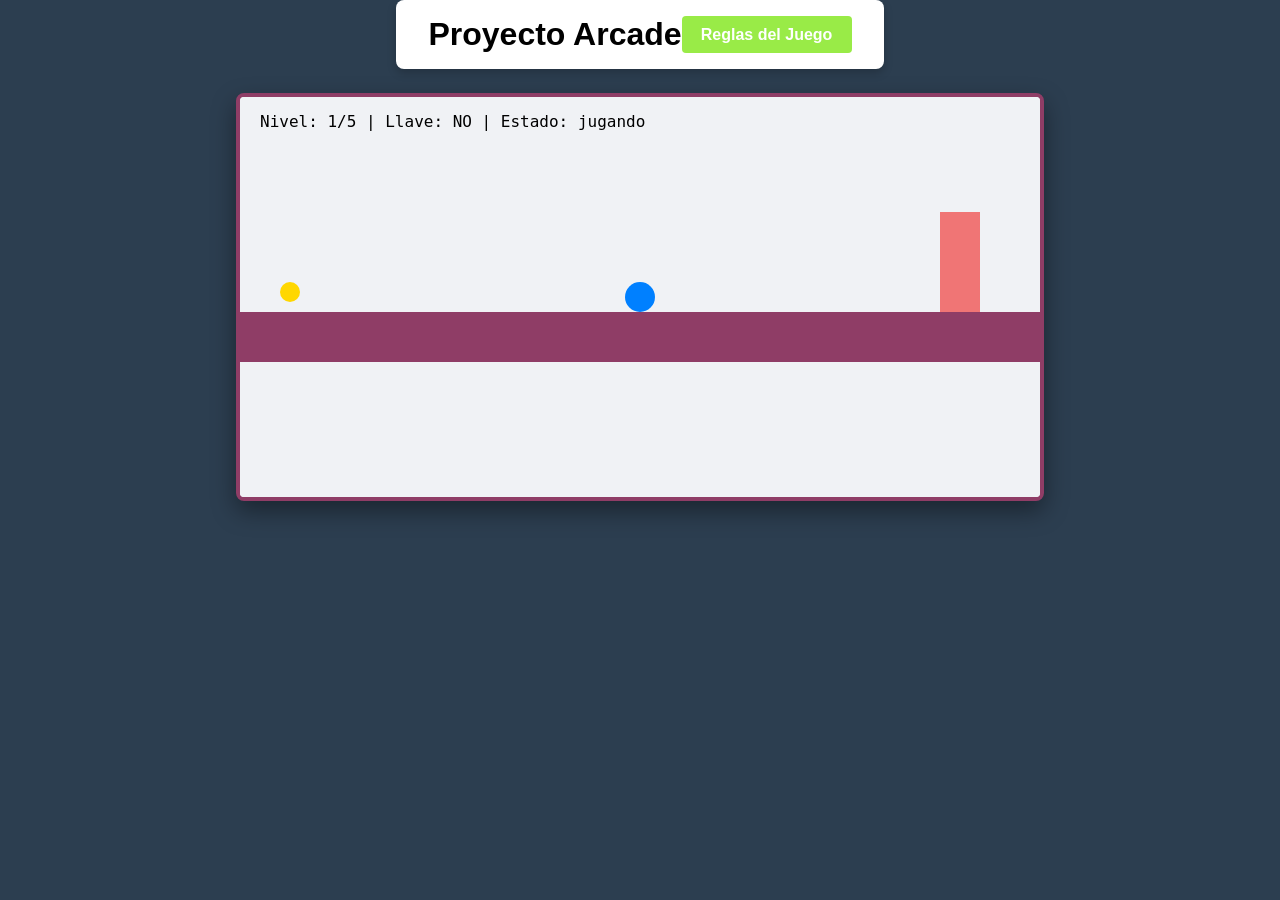
==== index.html @ 57734859 "Estructura inicial MVC y motor del juego" ====
<!DOCTYPE html>
<html lang="es">
<head>
    <meta charset="UTF-8">
    <meta name="viewport" content="width=device-width, initial-scale=1.0">
    <title>Pufflescape - Proyecto Arcade</title>
    <!-- Vinculación moderna de estilos[cite: 51, 67] -->
    <link rel="stylesheet" href="src/css/style.css">
</head>
<body class="juego-contenedor">
    
    <header class="cabecera">
        <h1 class="cabecera_titulo">Proyecto Arcade </h1>
        <button id="btn-ayuda" class="boton boton--info">Reglas del Juego</button>
    </header>

    <main class="escenario">
        <!-- Lienzo para la API Canvas[cite: 3] -->
        <canvas id="appCanvas" width="800" height="400" class="escenario_lienzo"></canvas>
    </main>

    <!-- Componente de ayuda nativo HTML5[cite: 67] -->
    <dialog id="modal-ayuda" class="modal">
        <h2 class="modal_titulo">Cómo jugar</h2>
        <p class="modal_texto">Usa las flechas <strong>Izquierda / Derecha</strong> para coger inercia y rodar por las cuestas.</p>
        <p class="modal_texto">Usa <strong>Arriba</strong> para saltar si estás apoyado.</p>
        <p class="modal_texto">Objetivo: Recoge la llave dorada y alcanza la meta.</p>
        <button id="btn-cerrar-ayuda" class="boton boton--accion">Entendido</button>
    </dialog>

    <!-- Vinculación del JS como módulo[cite: 49] -->
    <script type="module" src="src/js/main.js"></script>
</body>
</html>
---- src/css/style.css ----
/**
 * src/css/style.css
 * Aplicación de metodologías y buenas prácticas CSS.
 */

:root {
    /* Diseño Cromático (Esquema Triádico)[cite: 12, 15, 67] */
    --tono-base: 210; /* Tono azul para el puffle */
    
    /* Variables expuestas para que vista.js las lea automáticamente[cite: 16] */
    --color-fondo: hsl(var(--tono-base), 20%, 95%); 
    --color-primario: hsl(var(--tono-base), 100%, 50%); 
    --color-secundario: hsl(calc(var(--tono-base) + 120), 40%, 40%); /* Terreno */
    --color-acento: hsl(calc(var(--tono-base) + 240), 80%, 60%); 
    
    /* Diseño Tipográfico[cite: 29, 67] */
    --fuente-principal: 'Segoe UI', Tahoma, Geneva, Verdana, sans-serif;
}

/* Regla reset básica para unificar espacios[cite: 50] */
* {
    margin: 0;
    padding: 0;
    box-sizing: border-box;
}

body {
    font-family: var(--fuente-principal);
    background-color: #2c3e50; /* Fondo del navegador oscuro para contrastar */
    
    /* Diseño Espacial: Centramos el juego en pantalla con Grid[cite: 20] */
    display: grid;
    place-items: center;
    min-height: 100vh;
}

/* BEM: Bloques, elementos y modificadores[cite: 52] */
.juego-contenedor {
    display: flex;
    flex-direction: column;
    gap: 1.5rem;
}

.cabecera {
    display: flex;
    justify-content: space-between;
    align-items: center;
    background-color: white;
    padding: 1rem 2rem;
    border-radius: 8px;
    /* Principios Gestalt: Figura y Fondo mediante sombras[cite: 23, 67] */
    box-shadow: 0 4px 10px rgba(0,0,0,0.2); 
}

.escenario_lienzo {
    background-color: var(--color-fondo);
    border: 4px solid var(--color-secundario);
    border-radius: 8px;
    box-shadow: 0 10px 25px rgba(0,0,0,0.4);
}

.boton {
    padding: 0.6rem 1.2rem;
    border: none;
    border-radius: 4px;
    cursor: pointer;
    font-weight: bold;
    font-size: 1rem;
    transition: transform 0.1s ease;
}

.boton:hover {
    transform: scale(1.05); /* Efecto de diseño cinético[cite: 49, 65] */
}

.boton--info {
    background-color: var(--color-acento);
    color: white;
}

/* Estilos nativos del modal */
.modal {
    margin: auto;
    padding: 2rem;
    border: none;
    border-radius: 8px;
    box-shadow: 0 10px 30px rgba(0,0,0,0.5);
}

.modal::backdrop {
    background-color: rgba(0,0,0,0.6); /* Oscurece el juego de fondo */
}
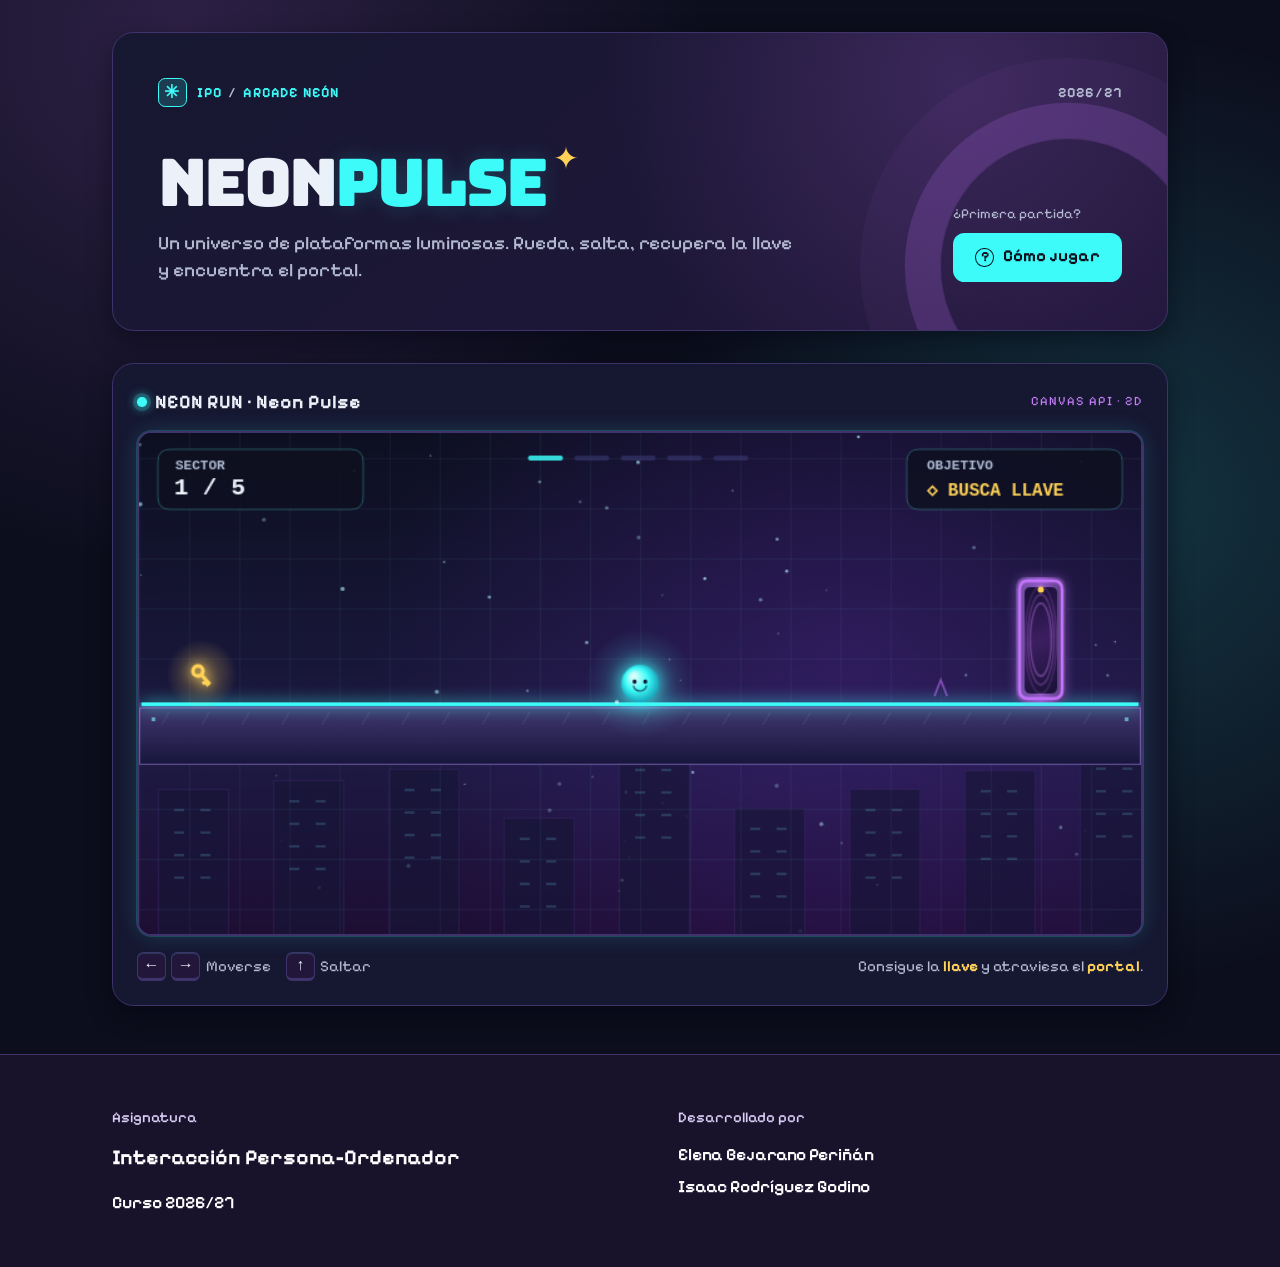
==== commit 42d5ac25: "cambios" ====
--- a/index.html
+++ b/index.html
@@ -3,32 +3,96 @@
 <head>
     <meta charset="UTF-8">
     <meta name="viewport" content="width=device-width, initial-scale=1.0">
-    <title>Pufflescape - Proyecto Arcade</title>
-    <!-- Vinculación moderna de estilos[cite: 51, 67] -->
+    <meta name="description" content="Neon Pulse: un juego arcade de plataformas desarrollado para Interacción Persona-Ordenador.">
+    <title>Neon Pulse | Proyecto Arcade IPO</title>
+
+    <!-- Dos familias tipográficas: una para títulos y otra para la interfaz. -->
+    <link rel="preconnect" href="https://fonts.googleapis.com">
+    <link rel="preconnect" href="https://fonts.gstatic.com" crossorigin>
+    <link href="https://fonts.googleapis.com/css2?family=Bungee&family=Pixelify+Sans:wght@400;500;600;700&display=swap" rel="stylesheet">
     <link rel="stylesheet" href="src/css/style.css">
+
+    <!-- Módulo de entrada: conserva la arquitectura MVC existente. -->
+    <script type="module" src="src/js/main.js"></script>
 </head>
-<body class="juego-contenedor">
-    
-    <header class="cabecera">
-        <h1 class="cabecera_titulo">Proyecto Arcade </h1>
-        <button id="btn-ayuda" class="boton boton--info">Reglas del Juego</button>
-    </header>
+<body class="pagina">
+    <div class="pagina__contenido">
+        <header class="cabecera">
+            <div class="cabecera__identidad">
+                <span class="cabecera__simbolo" aria-hidden="true">✳</span>
+                <span>IPO <span class="cabecera__separador" aria-hidden="true">/</span> ARCADE NEÓN</span>
+                <span class="cabecera__curso">2026/27</span>
+            </div>
 
-    <main class="escenario">
-        <!-- Lienzo para la API Canvas[cite: 3] -->
-        <canvas id="appCanvas" width="800" height="400" class="escenario_lienzo"></canvas>
-    </main>
+            <div class="cabecera__cuerpo">
+                <div class="cabecera__presentacion">
+                    <h1 class="cabecera__titulo">Neon<span class="cabecera__titulo-acento">Pulse</span><span class="cabecera__destello" aria-hidden="true">✦</span></h1>
+                    <p class="cabecera__descripcion">Un universo de plataformas luminosas. Rueda, salta, recupera la llave y encuentra el portal.</p>
+                </div>
 
-    <!-- Componente de ayuda nativo HTML5[cite: 67] -->
-    <dialog id="modal-ayuda" class="modal">
-        <h2 class="modal_titulo">Cómo jugar</h2>
-        <p class="modal_texto">Usa las flechas <strong>Izquierda / Derecha</strong> para coger inercia y rodar por las cuestas.</p>
-        <p class="modal_texto">Usa <strong>Arriba</strong> para saltar si estás apoyado.</p>
-        <p class="modal_texto">Objetivo: Recoge la llave dorada y alcanza la meta.</p>
-        <button id="btn-cerrar-ayuda" class="boton boton--accion">Entendido</button>
+                <div class="cabecera__acciones">
+                    <span class="cabecera__pregunta">¿Primera partida?</span>
+                    <button id="btn-ayuda" type="button" class="boton boton--ayuda">
+                        <span class="boton__icono" aria-hidden="true">?</span>
+                        Cómo jugar
+                    </button>
+                </div>
+            </div>
+        </header>
+
+        <main class="contenido-principal">
+            <section class="escenario" aria-label="Zona de juego Neon Pulse">
+                <div class="escenario__cabecera">
+                    <h2 class="escenario__titulo"><span class="escenario__indicador" aria-hidden="true"></span> NEON RUN · Neon Pulse</h2>
+                    <span class="escenario__nota">CANVAS API · 2D</span>
+                </div>
+
+                <div class="escenario__marco">
+                    <!-- Se conservan ID y resolución: vista.js depende de ellos. -->
+                    <canvas id="appCanvas" width="800" height="400" class="escenario__lienzo" aria-label="Partida de Neon Pulse">
+                        Tu navegador no admite Canvas API.
+                    </canvas>
+                </div>
+
+                <div class="escenario__instrucciones" aria-label="Controles básicos">
+                    <p class="escenario__controles">
+                        <span class="tecla" aria-hidden="true">←</span>
+                        <span class="tecla" aria-hidden="true">→</span>
+                        <span>Moverse</span>
+                        <span class="tecla tecla--separada" aria-hidden="true">↑</span>
+                        <span>Saltar</span>
+                    </p>
+                    <p class="escenario__objetivo">Consigue la <strong>llave</strong> y atraviesa el <strong>portal</strong>.</p>
+                </div>
+            </section>
+        </main>
+    </div>
+
+    <footer class="pie-pagina">
+        <div class="pie-pagina__interior">
+            <section class="pie-pagina__bloque" aria-label="Información de la asignatura">
+                <h2 class="pie-pagina__etiqueta">Asignatura</h2>
+                <p class="pie-pagina__titulo">Interacción Persona-Ordenador</p>
+                <p class="pie-pagina__detalle">Curso 2026/27</p>
+            </section>
+
+            <section class="pie-pagina__bloque" aria-label="Autores del proyecto">
+                <h2 class="pie-pagina__etiqueta">Desarrollado por</h2>
+                <p class="pie-pagina__nombre">Elena Bejarano Periñán</p>
+                <p class="pie-pagina__nombre">Isaac Rodríguez Godino</p>
+            </section>
+        </div>
+    </footer>
+
+    <dialog id="modal-ayuda" class="modal" aria-labelledby="modal-ayuda-titulo">
+        <div class="modal__cabecera">
+            <p class="modal__etiqueta">MANUAL DE JUEGO</p>
+            <h2 id="modal-ayuda-titulo" class="modal__titulo">Cómo jugar</h2>
+        </div>
+        <p class="modal__texto">Usa las flechas <strong>Izquierda / Derecha</strong> para coger inercia y rodar por las cuestas.</p>
+        <p class="modal__texto">Pulsa <strong>Arriba</strong> para saltar cuando estés apoyado.</p>
+        <p class="modal__texto">Tu objetivo es recoger la <strong>llave dorada</strong> y atravesar el <strong>portal</strong>.</p>
+        <button id="btn-cerrar-ayuda" type="button" class="boton boton--cerrar">¡Entendido!</button>
     </dialog>
-
-    <!-- Vinculación del JS como módulo[cite: 49] -->
-    <script type="module" src="src/js/main.js"></script>
 </body>
-</html>+</html>
--- a/src/css/style.css
+++ b/src/css/style.css
@@ -1,92 +1,534 @@
 /**
- * src/css/style.css
- * Aplicación de metodologías y buenas prácticas CSS.
+ * Pufflescape — capa de presentación.
+ * Arquitectura: HTML semántico + CSS BEM + Canvas (vista.js).
+ * Diseño cromático: base lavanda/morado; azul, verde y dorado para entidades.
+ * Todos los colores se definen en HSL dentro de :root.
  */
 
+
 :root {
-    /* Diseño Cromático (Esquema Triádico)[cite: 12, 15, 67] */
-    --tono-base: 210; /* Tono azul para el puffle */
-    
-    /* Variables expuestas para que vista.js las lea automáticamente[cite: 16] */
-    --color-fondo: hsl(var(--tono-base), 20%, 95%); 
-    --color-primario: hsl(var(--tono-base), 100%, 50%); 
-    --color-secundario: hsl(calc(var(--tono-base) + 120), 40%, 40%); /* Terreno */
-    --color-acento: hsl(calc(var(--tono-base) + 240), 80%, 60%); 
-    
-    /* Diseño Tipográfico[cite: 29, 67] */
-    --fuente-principal: 'Segoe UI', Tahoma, Geneva, Verdana, sans-serif;
-}
-
-/* Regla reset básica para unificar espacios[cite: 50] */
-* {
+    /* DISEÑO CROMÁTICO — paleta arcade neón en HSL. */
+    --color-pagina: hsl(235 40% 8%);
+    --color-superficie: hsl(238 37% 14%);
+    --color-texto: hsl(215 50% 95%);
+    --color-texto-suave: hsl(225 25% 76%);
+    --color-borde: hsl(251 35% 31%);
+    --color-morado: hsl(258 44% 16%);
+    --color-morado-claro: hsl(274 89% 73%);
+    --color-lavanda: hsl(258 72% 89%);
+    --color-dorado: hsl(44 100% 67%);
+    --color-blanco: hsl(0 0% 100%);
+    --color-sombra: hsl(240 80% 3% / 0.44);
+    --color-velo: hsl(237 67% 5% / 0.84);
+    --color-cian: hsl(179 96% 61%);
+    --color-cian-suave: hsl(179 96% 61% / 0.16);
+    --color-violeta-suave: hsl(275 96% 72% / 0.18);
+
+    /* Paleta accesible desde vista.js, el único módulo visual del juego. */
+    --juego-fondo: hsl(232 44% 9%);
+    --juego-fondo-medio: hsl(245 44% 18%);
+    --juego-plataforma: hsl(250 34% 31%);
+    --juego-cian: var(--color-cian);
+    --juego-violeta: hsl(275 96% 72%);
+    --juego-dorado: var(--color-dorado);
+    --juego-texto: var(--color-texto);
+
+    /* Compatibilidad con la convención de variables del código anterior. */
+    --color-fondo: var(--juego-fondo);
+    --color-primario: var(--juego-cian);
+    --color-secundario: var(--juego-plataforma);
+    --color-acento: var(--juego-dorado);
+
+    /* DISEÑO TIPOGRÁFICO: dos familias contrastadas. */
+    --fuente-titulos: 'Bungee', Impact, sans-serif;
+    --fuente-interfaz: 'Pixelify Sans', 'Trebuchet MS', sans-serif;
+
+    /* DISEÑO ESPACIAL: espaciado proporcional y tamaños flexibles. */
+    --ancho-contenido: 66rem;
+    --espacio-base: 1rem;
+    --radio-medio: 0.9rem;
+    --radio-grande: 1.35rem;
+}
+
+/* Reset mínimo para unificar el modelo de cajas. */
+*,
+*::before,
+*::after {
+    box-sizing: border-box;
+}
+
+html {
+    min-width: 280px;
+}
+
+body {
     margin: 0;
-    padding: 0;
-    box-sizing: border-box;
-}
-
-body {
-    font-family: var(--fuente-principal);
-    background-color: #2c3e50; /* Fondo del navegador oscuro para contrastar */
-    
-    /* Diseño Espacial: Centramos el juego en pantalla con Grid[cite: 20] */
+}
+
+button {
+    font: inherit;
+}
+
+/* El pie se mantiene abajo, incluso cuando el contenido es corto. */
+.pagina {
+    min-height: 100vh;
+    min-height: 100dvh;
+    display: flex;
+    flex-direction: column;
+    background:
+        radial-gradient(circle at 14% 3%, var(--color-violeta-suave), transparent 32%),
+        radial-gradient(circle at 88% 40%, var(--color-cian-suave), transparent 35%),
+        var(--color-pagina);
+    color: var(--color-texto);
+    font-family: var(--fuente-interfaz);
+    font-size: 1rem;
+    line-height: 1.5;
+}
+
+.pagina__contenido {
+    width: min(100% - 2rem, var(--ancho-contenido));
+    margin-inline: auto;
+    padding-block: clamp(1rem, 3vw, 2rem) clamp(2rem, 5vw, 3rem);
+    flex: 1;
+    display: flex;
+    flex-direction: column;
+    gap: clamp(1.25rem, 3vw, 2rem);
+}
+
+/* CABECERA — amplia, con marca, presentación y acción claramente separadas. */
+.cabecera {
+    padding: clamp(1.5rem, 4vw, 2.8rem);
+    border: 1px solid var(--color-borde);
+    border-radius: var(--radio-grande);
+    background:
+        radial-gradient(circle at 80% 15%, var(--color-violeta-suave), transparent 40%),
+        linear-gradient(140deg, var(--color-superficie), var(--color-morado));
+    box-shadow: 0 0.55rem 1.5rem var(--color-sombra);
+}
+
+.cabecera__identidad {
+    display: flex;
+    align-items: center;
+    gap: 0.65rem;
+    margin-bottom: clamp(1.45rem, 3vw, 2.4rem);
+    color: var(--color-cian);
+    font-size: 0.875rem;
+    font-weight: 700;
+    letter-spacing: 0.085em;
+}
+
+.cabecera__simbolo {
     display: grid;
     place-items: center;
-    min-height: 100vh;
-}
-
-/* BEM: Bloques, elementos y modificadores[cite: 52] */
-.juego-contenedor {
+    width: 1.8rem;
+    aspect-ratio: 1;
+    border-radius: 0.45rem;
+    background: var(--color-cian-suave);
+    border: 1px solid var(--color-cian);
+    color: var(--color-cian);
+    font-size: 1.15rem;
+    line-height: 1;
+}
+
+.cabecera__separador {
+    margin-inline: 0.1rem;
+    color: var(--color-texto-suave);
+}
+
+.cabecera__curso {
+    margin-left: auto;
+    color: var(--color-texto-suave);
+    white-space: nowrap;
+}
+
+.cabecera__cuerpo {
+    display: flex;
+    align-items: end;
+    justify-content: space-between;
+    flex-wrap: wrap;
+    gap: 1.25rem 2rem;
+}
+
+.cabecera__presentacion {
+    flex: 1 1 25rem;
+    min-width: 0;
+}
+
+.cabecera__titulo {
+    margin: 0;
+    color: var(--color-texto);
+    font-family: var(--fuente-titulos);
+    font-size: clamp(2.05rem, 5.5vw, 4.1rem);
+    font-weight: 400;
+    letter-spacing: -0.045em;
+    line-height: 1.15;
+    overflow-wrap: anywhere;
+}
+
+.cabecera__titulo-acento {
+    color: var(--color-cian);
+    text-shadow: 0 0 1.3rem var(--color-cian-suave);
+}
+
+.cabecera__destello {
+    display: inline-block;
+    margin-left: 0.2em;
+    color: var(--color-dorado);
+    font-family: var(--fuente-interfaz);
+    font-size: 0.48em;
+    vertical-align: top;
+    transform: translateY(-0.12em);
+}
+
+.cabecera__descripcion {
+    max-width: 40rem;
+    margin: 0.6rem 0 0;
+    color: var(--color-texto-suave);
+    font-size: clamp(1rem, 1.8vw, 1.18rem);
+    font-weight: 500;
+    line-height: 1.45;
+}
+
+.cabecera__acciones {
     display: flex;
     flex-direction: column;
-    gap: 1.5rem;
-}
-
+    align-items: flex-start;
+    gap: 0.5rem;
+    padding-bottom: 0.2rem;
+}
+
+.cabecera__pregunta {
+    color: var(--color-texto-suave);
+    font-size: 0.86rem;
+}
+
+.boton {
+    display: inline-flex;
+    justify-content: center;
+    align-items: center;
+    gap: 0.6rem;
+    padding: 0.77rem 1.25rem;
+    border: 2px solid transparent;
+    border-radius: 0.72rem;
+    cursor: pointer;
+    font-family: var(--fuente-interfaz);
+    font-size: 1.04rem;
+    font-weight: 700;
+    line-height: 1.2;
+    transition: transform 160ms ease, background-color 160ms ease;
+}
+
+.boton--ayuda,
+.boton--cerrar {
+    background: var(--color-cian);
+    color: var(--color-pagina);
+}
+
+.boton__icono {
+    display: inline-grid;
+    place-items: center;
+    width: 1.3em;
+    aspect-ratio: 1;
+    border: 1px solid currentColor;
+    border-radius: 50%;
+    font-size: 0.84em;
+}
+
+.boton:hover {
+    transform: translateY(-2px);
+}
+
+.boton--ayuda:hover,
+.boton--cerrar:hover {
+    background: hsl(180 95% 75%);
+}
+
+.boton:focus-visible {
+    outline: 3px solid var(--color-dorado);
+    outline-offset: 3px;
+}
+
+/* ÁREA DE JUEGO — composición en flujo, sin posicionamiento artificial. */
+.contenido-principal {
+    width: 100%;
+}
+
+.escenario {
+    padding: clamp(1rem, 2.5vw, 1.5rem);
+    border: 1px solid var(--color-borde);
+    border-radius: var(--radio-grande);
+    background: var(--color-superficie);
+    box-shadow: 0 0.55rem 1.5rem var(--color-sombra);
+}
+
+.escenario__cabecera {
+    display: flex;
+    align-items: center;
+    justify-content: space-between;
+    flex-wrap: wrap;
+    gap: 0.4rem 1rem;
+    margin-bottom: 0.9rem;
+}
+
+.escenario__titulo {
+    display: flex;
+    align-items: center;
+    gap: 0.55rem;
+    margin: 0;
+    font-size: clamp(1rem, 2vw, 1.2rem);
+    font-weight: 700;
+}
+
+.escenario__indicador {
+    width: 0.6rem;
+    aspect-ratio: 1;
+    border-radius: 50%;
+    background: var(--color-cian);
+    box-shadow: 0 0 0 0.25rem var(--color-cian-suave), 0 0 0.7rem var(--color-cian);
+}
+
+.escenario__nota {
+    color: var(--color-texto-suave);
+    font-size: 0.8rem;
+    letter-spacing: 0.08em;
+}
+
+.escenario__marco {
+    overflow: hidden;
+    border: 2px solid var(--color-borde);
+    border-radius: var(--radio-medio);
+    background: var(--juego-fondo);
+    box-shadow: 0 0 0 1px var(--color-cian-suave), 0 0 1.4rem var(--color-cian-suave);
+}
+
+.escenario__lienzo {
+    display: block;
+    width: 100%;
+    height: auto;
+    aspect-ratio: 2 / 1;
+    background: var(--color-fondo);
+}
+
+.escenario__instrucciones {
+    display: flex;
+    align-items: center;
+    justify-content: space-between;
+    flex-wrap: wrap;
+    gap: 0.8rem 1.4rem;
+    margin-top: 1rem;
+    color: var(--color-texto-suave);
+    font-size: 0.95rem;
+}
+
+.escenario__controles {
+    display: flex;
+    align-items: center;
+    flex-wrap: wrap;
+    gap: 0.35rem;
+    margin: 0;
+}
+
+.tecla {
+    display: inline-grid;
+    place-items: center;
+    min-width: 1.8rem;
+    min-height: 1.8rem;
+    padding-inline: 0.3rem;
+    border: 1px solid var(--color-borde);
+    border-bottom: 3px solid var(--color-borde);
+    border-radius: 0.4rem;
+    background: var(--color-morado);
+    color: var(--color-texto);
+    font-size: 1rem;
+    font-weight: 700;
+    line-height: 1;
+}
+
+.tecla--separada {
+    margin-left: 0.6rem;
+}
+
+.escenario__objetivo {
+    margin: 0;
+}
+
+.escenario__objetivo strong {
+    color: var(--color-dorado);
+}
+
+/* FOOTER — dos columnas, inspirado en la referencia de IPO. */
+.pie-pagina {
+    width: 100%;
+    padding: clamp(2rem, 4vw, 3.25rem) max(1rem, calc((100% - var(--ancho-contenido)) / 2));
+    background: hsl(253 40% 12%);
+    border-top: 1px solid var(--color-borde);
+    color: var(--color-blanco);
+}
+
+.pie-pagina__interior {
+    display: grid;
+    grid-template-columns: minmax(0, 1fr) minmax(0, 1fr);
+    gap: 1.5rem clamp(2rem, 6vw, 6rem);
+}
+
+.pie-pagina__bloque {
+    min-width: 0;
+}
+
+.pie-pagina__etiqueta {
+    margin: 0 0 0.9rem;
+    color: var(--color-lavanda);
+    font-size: 0.93rem;
+    font-weight: 500;
+}
+
+.pie-pagina__titulo {
+    margin: 0 0 1rem;
+    font-size: clamp(1.03rem, 2vw, 1.32rem);
+    font-weight: 700;
+}
+
+.pie-pagina__detalle,
+.pie-pagina__nombre {
+    margin: 0.35rem 0 0;
+    font-size: clamp(0.94rem, 1.8vw, 1.08rem);
+    font-weight: 600;
+}
+
+/* AYUDA — se conserva el dialog nativo y los IDs usados por main.js. */
+.modal {
+    width: min(92vw, 30rem);
+    max-height: min(85dvh, 45rem);
+    overflow-y: auto;
+    margin: auto;
+    padding: clamp(1.3rem, 4vw, 2rem);
+    border: 2px solid var(--color-borde);
+    border-radius: var(--radio-grande);
+    background: var(--color-superficie);
+    color: var(--color-texto);
+    box-shadow: 0 1.3rem 3rem var(--color-sombra);
+    font-family: var(--fuente-interfaz);
+}
+
+.modal::backdrop {
+    background: var(--color-velo);
+}
+
+.modal__cabecera {
+    margin-bottom: 1.2rem;
+}
+
+.modal__etiqueta {
+    margin: 0;
+    color: var(--color-morado-claro);
+    font-size: 0.85rem;
+    font-weight: 700;
+    letter-spacing: 0.08em;
+}
+
+.modal__titulo {
+    margin: 0.35rem 0 0;
+    font-family: var(--fuente-titulos);
+    font-size: clamp(1.5rem, 5vw, 2.15rem);
+    font-weight: 400;
+    line-height: 1.2;
+}
+
+.modal__texto {
+    margin: 0 0 1rem;
+    color: var(--color-texto-suave);
+    font-size: 1rem;
+}
+
+.modal .boton--cerrar {
+    margin-top: 0.3rem;
+}
+
+@media (max-width: 44rem) {
+    .cabecera__cuerpo {
+        align-items: start;
+    }
+
+    .cabecera__presentacion {
+        flex-basis: 100%;
+    }
+
+    .cabecera__titulo {
+        font-size: clamp(1.9rem, 8vw, 3rem);
+    }
+
+    .cabecera__identidad {
+        font-size: 0.78rem;
+    }
+
+    .cabecera__acciones {
+        width: 100%;
+    }
+
+    .pie-pagina__interior {
+        grid-template-columns: 1fr;
+    }
+}
+
+@media (prefers-reduced-motion: reduce) {
+    .boton {
+        transition: none;
+    }
+
+    .boton:hover {
+        transform: none;
+    }
+}
+
+/* ACABADOS — las decoraciones CSS no sustituyen el layout Flex/Grid. */
 .cabecera {
-    display: flex;
-    justify-content: space-between;
-    align-items: center;
-    background-color: white;
-    padding: 1rem 2rem;
-    border-radius: 8px;
-    /* Principios Gestalt: Figura y Fondo mediante sombras[cite: 23, 67] */
-    box-shadow: 0 4px 10px rgba(0,0,0,0.2); 
-}
-
-.escenario_lienzo {
-    background-color: var(--color-fondo);
-    border: 4px solid var(--color-secundario);
-    border-radius: 8px;
-    box-shadow: 0 10px 25px rgba(0,0,0,0.4);
-}
-
-.boton {
-    padding: 0.6rem 1.2rem;
-    border: none;
-    border-radius: 4px;
-    cursor: pointer;
-    font-weight: bold;
-    font-size: 1rem;
-    transition: transform 0.1s ease;
-}
-
-.boton:hover {
-    transform: scale(1.05); /* Efecto de diseño cinético[cite: 49, 65] */
-}
-
-.boton--info {
-    background-color: var(--color-acento);
-    color: white;
-}
-
-/* Estilos nativos del modal */
+    position: relative; /* delimita el motivo decorativo, no coloca el contenido */
+    overflow: hidden;
+}
+
+.cabecera::after {
+    content: '';
+    position: absolute;
+    inset-inline-end: -1.8rem;
+    inset-block-end: -4rem;
+    width: clamp(9rem, 22vw, 16rem);
+    aspect-ratio: 1;
+    border: 1px solid var(--color-violeta-suave);
+    border-radius: 50%;
+    box-shadow: 0 0 0 2.2rem var(--color-violeta-suave), 0 0 0 5rem hsl(275 96% 72% / 0.045);
+    pointer-events: none;
+}
+
+.cabecera__cuerpo,
+.cabecera__identidad {
+    position: relative;
+    z-index: 1;
+}
+
+.escenario__nota {
+    color: var(--color-morado-claro);
+}
+
+.escenario__titulo {
+    color: var(--color-texto);
+}
+
+.tecla {
+    border-color: var(--color-borde);
+    box-shadow: inset 0 1px var(--color-cian-suave);
+}
+
 .modal {
-    margin: auto;
-    padding: 2rem;
-    border: none;
-    border-radius: 8px;
-    box-shadow: 0 10px 30px rgba(0,0,0,0.5);
-}
-
-.modal::backdrop {
-    background-color: rgba(0,0,0,0.6); /* Oscurece el juego de fondo */
-}+    border-color: var(--color-cian);
+    background: var(--color-superficie);
+}
+
+.modal__etiqueta {
+    color: var(--color-cian);
+}
+
+@media (max-width: 44rem) {
+    .cabecera::after {
+        opacity: 0.35;
+    }
+}
